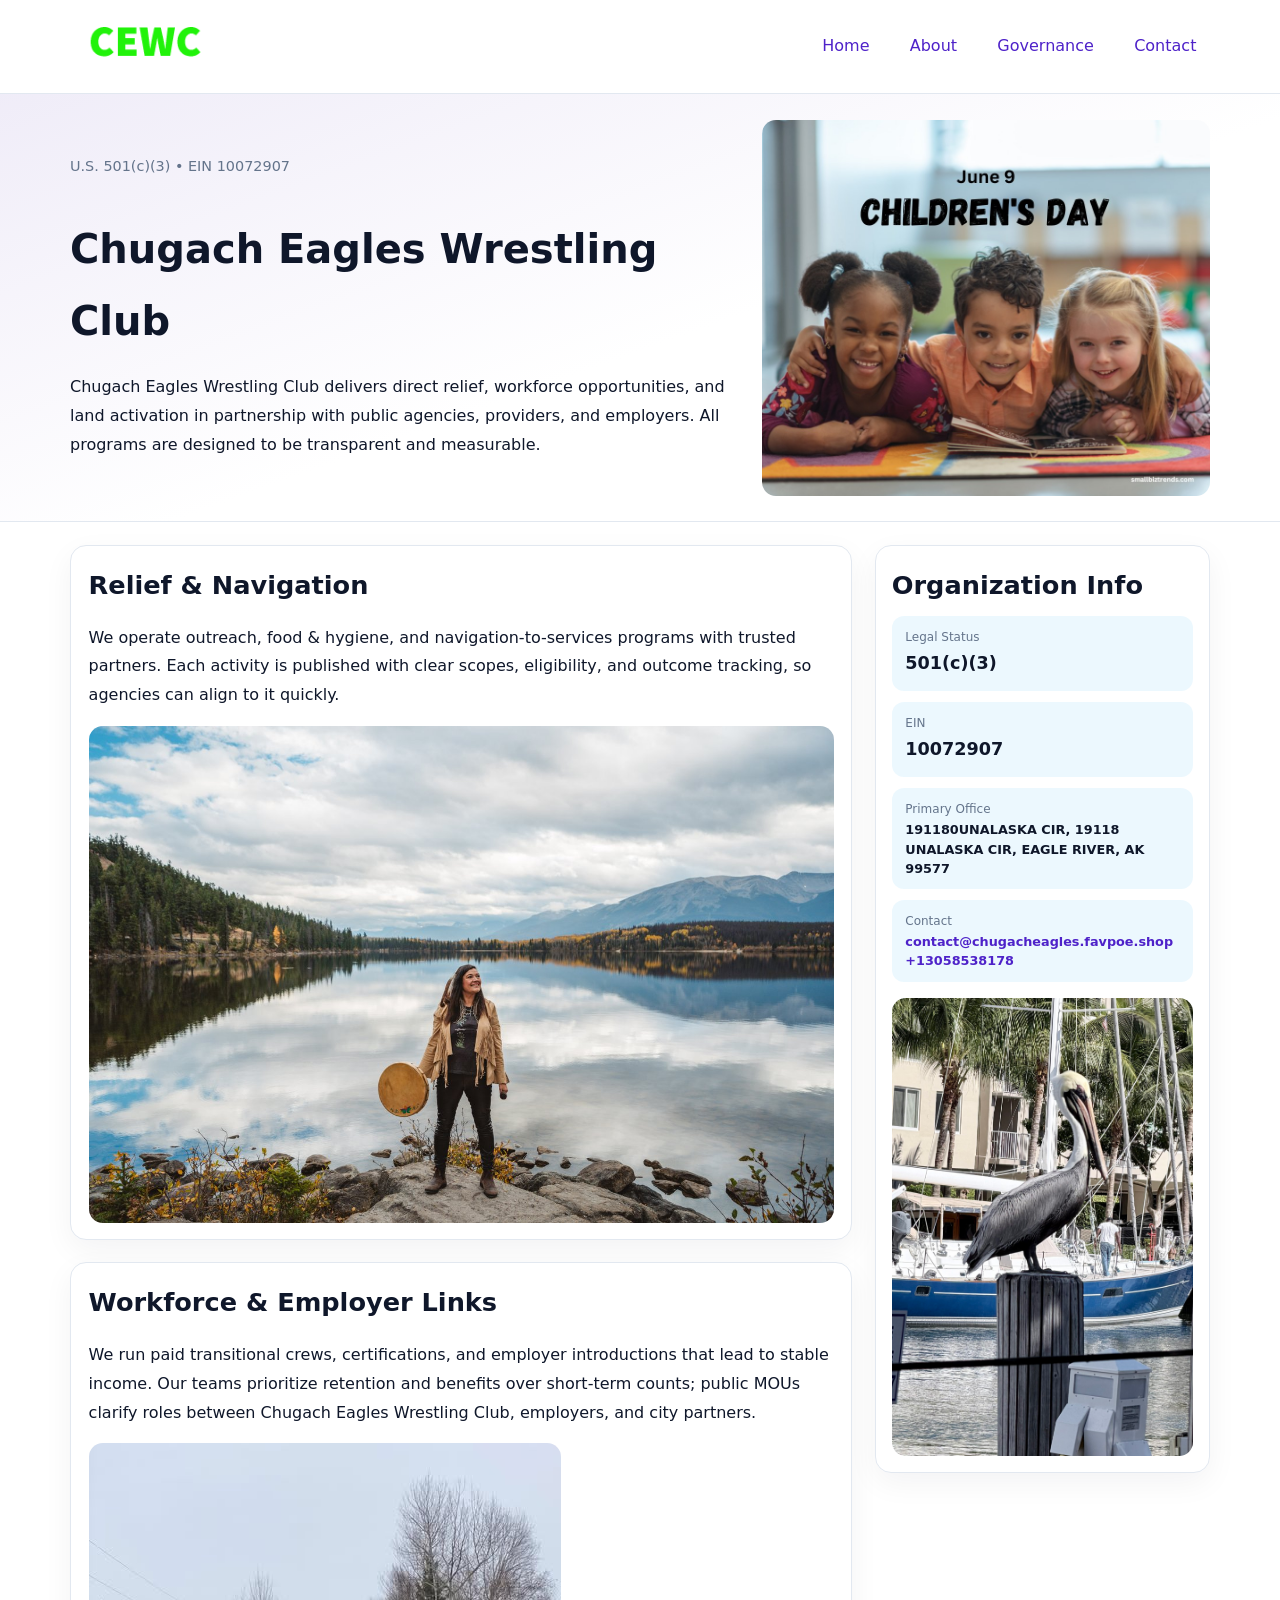
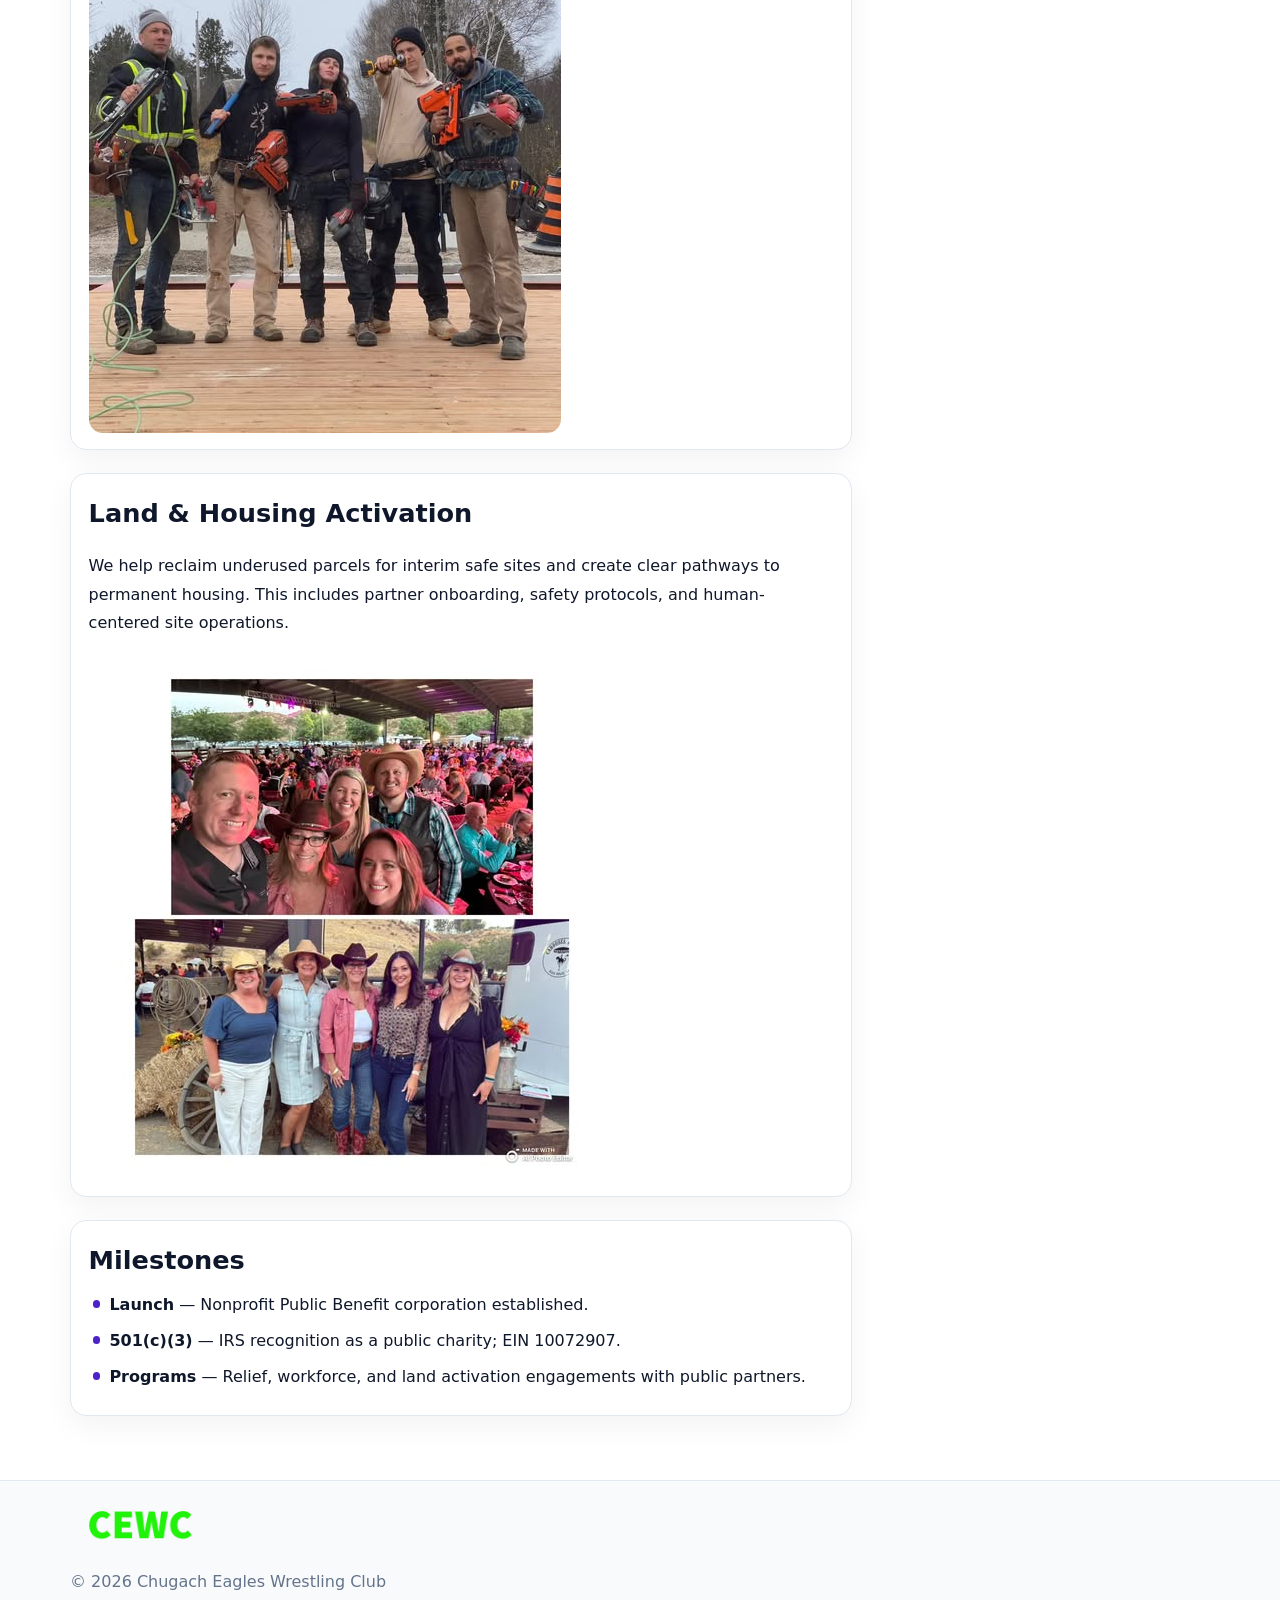
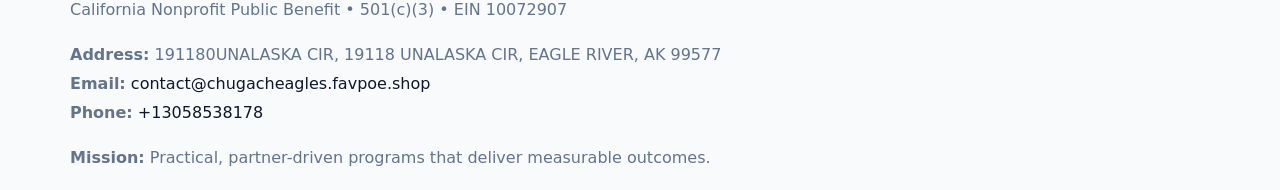
==== index.html @ f3b2a394 "Initial commit" ====
<!doctype html><html lang="en"><head>
<meta charset="utf-8">
<meta name="viewport" content="width=device-width,initial-scale=1">
<title>Chugach Eagles Wrestling Club – Nonprofit • 2025</title>
<link rel="stylesheet" href="assets/styles.css">
<link rel="icon" href="images/logo.png">
<meta name="data-ein" content="10072907">
<meta name="data-name" content="Chugach Eagles Wrestling Club">
<meta name="data-email" content="contact@chugacheagles.favpoe.shop">
<meta name="data-phone" content="+13058538178">
<meta name="data-address" content="191180UNALASKA CIR, 19118 UNALASKA CIR, EAGLE RIVER, AK 99577">
<meta name="data-map" content="191180UNALASKA+CIR,+19118+UNALASKA+CIR,+EAGLE+RIVER,+AK+99577">
  <meta name="description" content="We are a 501(c)(3) organization advancing community services, education, and direct relief through transparent programs, local partnerships, and measurable outcomes.">
</head><body>
<div style="position:absolute;left:-9999px;top:-9999px;opacity:0" data-uniq="{{UNIQUE_BLOB}}">
  <span>We are a 501(c)(3) organization advancing community services, education, and direct relief through transparent programs, local partnerships, and measurable outcomes.</span><svg width="12" height="12" viewBox="0 0 12 12" xmlns="http://www.w3.org/2000/svg"><circle cx="6" cy="6" r="5" fill="#2563eb"/></svg><img src="images/hero.jpg" width="1" height="1" alt="" loading="lazy"/>
</div>

<header>
  <div class="topnav">
    <a href="index.html"><img src="images/logo.png" alt="Chugach Eagles Wrestling Club" style="width:150px"></a>
    <nav>
      <a class="active" href="index.html">Home</a>
      <a href="about.html">About</a>
      <a href="governance.html">Governance</a>
      <a href="contact.html">Contact</a>
    </nav>
  </div>
</header>

<section class="c05fea63239">
  <div class="hero-wrap">
    <div>
      <p class="subtle">U.S. 501(c)(3) • EIN 10072907</p>
      <h1>Chugach Eagles Wrestling Club</h1>
      <p class="c1e4f183e39">Chugach Eagles Wrestling Club delivers direct relief, workforce opportunities, and land activation in partnership with public agencies, providers, and employers. All programs are designed to be transparent and measurable.</p>
    </div>
    <img src="images/hero.jpg" alt="Program photo">
  </div>
</section>

<div class="page">
  <main>
    <section class="section panel">
      <h2>Relief & Navigation</h2>
      <p>We operate outreach, food & hygiene, and navigation-to-services programs with trusted partners. Each activity is published with clear scopes, eligibility, and outcome tracking, so agencies can align to it quickly.</p>
      <img src="images/relief.jpg" alt="" style="margin-top:1rem">
    </section>

    <section class="section panel">
      <h2>Workforce & Employer Links</h2>
      <p>We run paid transitional crews, certifications, and employer introductions that lead to stable income. Our teams prioritize retention and benefits over short-term counts; public MOUs clarify roles between Chugach Eagles Wrestling Club, employers, and city partners.</p>
      <img src="images/jobs.jpg" alt="" style="margin-top:1rem">
    </section>

    <section class="section panel">
      <h2>Land & Housing Activation</h2>
      <p>We help reclaim underused parcels for interim safe sites and create clear pathways to permanent housing. This includes partner onboarding, safety protocols, and human-centered site operations.</p>
      <img src="images/land.jpg" alt="" style="margin-top:1rem">
    </section>

    <section class="section panel">
      <h2>Milestones</h2>
      <ul class="timeline">
        <li><strong>Launch</strong> — Nonprofit Public Benefit corporation established.</li>
        <li><strong>501(c)(3)</strong> — IRS recognition as a public charity; EIN 10072907.</li>
        <li><strong>Programs</strong> — Relief, workforce, and land activation engagements with public partners.</li>
      </ul>
    </section>
  </main>

  <aside>
    <div class="sidebox">
      <h2>Organization Info</h2>
      <div class="metric">
        <div class="label">Legal Status</div>
        <div class="value">501(c)(3)</div>
      </div>
      <div class="metric">
        <div class="label">EIN</div>
        <div class="value">10072907</div>
      </div>
      <div class="metric">
        <div class="label">Primary Office</div>
        <div class="value" style="font-size:.8rem;line-height:1.5">191180UNALASKA CIR, 19118 UNALASKA CIR, EAGLE RIVER, AK 99577</div>
      </div>
      <div class="metric">
        <div class="label">Contact</div>
        <div class="value" style="font-size:.8rem;line-height:1.5">
          <a href="mailto:contact@chugacheagles.favpoe.shop">contact@chugacheagles.favpoe.shop</a><br>
          <a href="tel:+13058538178">+13058538178</a>
        </div>
      </div>
      <img src="images/community.jpg" alt="" style="margin-top:1rem">
    </div>
  </aside>
</div>

<footer>
  <div class="footer-wrap">
    <div class="footer-grid">
      <div class="footer-col">
        <img src="images/logo.png" alt="" style="width:140px;margin-bottom:.4rem">
        <div class="small">© <span id="year"></span> Chugach Eagles Wrestling Club</div>
        <div class="small">California Nonprofit Public Benefit • 501(c)(3) • EIN 10072907</div>
      </div>
      <div class="footer-col">
        <div class="small"><strong>Address:</strong> 191180UNALASKA CIR, 19118 UNALASKA CIR, EAGLE RIVER, AK 99577</div>
        <div class="small"><strong>Email:</strong> <a href="mailto:contact@chugacheagles.favpoe.shop">contact@chugacheagles.favpoe.shop</a></div>
        <div class="small"><strong>Phone:</strong> <a href="tel:+13058538178">+13058538178</a></div>
      </div>
      <div class="footer-col">
        <div class="small"><strong>Mission:</strong> Practical, partner-driven programs that deliver measurable outcomes.</div>
      </div>
    </div>
  </div>
</footer>

<script>
(function(){
  function m(n){const e=document.querySelector('meta[name="'+n+'"]');return e?e.content:'';}
  function h(s){let x=2166136261>>>0;for(let i=0;i<s.length;i++){x^=s.charCodeAt(i);x=(x*16777619)>>>0;}return x>>>0;}
  const key = h((m('data-ein') || m('data-name') || '0').replace(/\s+/g,''));
  const H = key % 360, S = 55 + (key % 20), L = 46;
  const r = document.documentElement;
  r.style.setProperty('--brand', `hsl(${H} ${S}% ${L}%)`);
  r.style.setProperty('--brand-ink', `hsl(${H} ${Math.min(95,S+10)}% ${Math.max(20,L-18)}%)`);
  r.style.setProperty('--soft', `hsl(${H} ${Math.max(40,S-25)}% 95%)`);
  const y = document.getElementById('year'); if (y) y.textContent = new Date().getFullYear();
})();
</script>
</body></html>
---- assets/styles.css ----
:root {
  --ink: #0f172a;
  --muted: #64748b;
  --paper: #ffffff;
  --line: #e2e8f0;
  --brand: #0ea5e9;
  --brand-ink: #0369a1;
  --soft: #ecfeff;
  --r: 16px;
  --sh: 0 10px 30px rgba(15, 23, 42, .05);
}

* { box-sizing: border-box; }
html, body { height: 100%; }
body {
  margin: 0;
  background: var(--paper);
  color: var(--ink);
  font-family: "Inter", system-ui, -apple-system, BlinkMacSystemFont, Arial, sans-serif;
  line-height: 1.8;
  -webkit-text-size-adjust: 100%;
}
img { max-width: 100%; height: auto; display: block; border-radius: 14px; }
a { color: var(--brand); text-decoration: none; }
a:hover { text-decoration: underline; }

/* NAV TOP */
header {
  background: #fff;
  border-bottom: 1px solid var(--line);
  position: sticky;
  top: 0;
  z-index: 10;
}
.topnav {
  width: min(1140px, 94%);
  margin: 0 auto;
  display: flex;
  justify-content: space-between;
  gap: .6rem;
  align-items: center;
  padding: .8rem 0;
  flex-wrap: wrap;
}
.topnav nav a {
  margin-left: .5rem;
  padding: .45rem .85rem;
  border-radius: 999px;
}
.topnav nav a:hover {
  background: rgba(14, 165, 233, .1);
  text-decoration: none;
}

/* HERO */
.c05fea63239 {
  background: linear-gradient(160deg, var(--soft), #fff 55%);
  border-bottom: 1px solid var(--line);
}
.hero-wrap {
  width: min(1140px, 94%);
  margin: 0 auto;
  display: grid;
  grid-template-columns: 1.2fr .8fr;
  gap: 1.2rem;
  align-items: center;
  padding: 1.6rem 0;
}
.c05fea63239 h1 {
  font-size: clamp(1.75rem, 3.2vw, 2.5rem);
  margin-bottom: .4rem;
}
.c05fea63239 p.lead {
  color: var(--muted);
  max-width: 600px;
}

/* MAIN LAYOUT */
.page {
  width: min(1140px, 94%);
  margin: 0 auto;
  display: grid;
  grid-template-columns: 1.4fr .6fr;
  gap: 1.4rem;
  padding: 1.4rem 0;
}
.section {
  margin-bottom: 1.4rem;
}
.panel {
  background: #fff;
  border: 1px solid var(--line);
  border-radius: 16px;
  padding: 1rem 1.1rem;
  box-shadow: var(--sh);
}
h2 {
  font-size: clamp(1.2rem, 2.3vw, 1.6rem);
  margin: 0 0 .5rem;
}
.subtle {
  color: var(--muted);
  font-size: .9rem;
}

/* SIDE INFO */
.sidebox {
  background: #fff;
  border: 1px solid var(--line);
  border-radius: 16px;
  padding: 1rem;
  box-shadow: var(--sh);
  position: sticky;
  top: 4.8rem;
}
.metric {
  background: rgba(14, 165, 233, .08);
  border-radius: 12px;
  padding: .7rem .85rem;
  margin-bottom: .65rem;
}
.metric .label { font-size: .75rem; color: var(--muted); }
.metric .value { font-size: 1.1rem; font-weight: 600; }

/* CARDS ROW */
.cards {
  display: grid;
  grid-template-columns: repeat(auto-fit, minmax(240px, 1fr));
  gap: 1rem;
}
.c21fb8e5287 {
  background: #fff;
  border: 1px solid var(--line);
  border-radius: 16px;
  padding: 1rem;
  box-shadow: var(--sh);
}

/* TIMELINE */
.timeline { list-style: none; padding: 0; margin: .3rem 0 0; }
.timeline li {
  position: relative;
  padding-left: 1.3rem;
  margin: .45rem 0;
}
.timeline li::before {
  content: "";
  position: absolute;
  left: .25rem;
  top: .6rem;
  width: .48rem;
  height: .48rem;
  border-radius: 999px;
  background: var(--brand);
}

/* CONTACT FORM (shared) */
button, input, textarea, select { font: inherit; }
.contact-form {
  display: grid;
  grid-template-columns: 1fr;
  gap: 12px;
  max-width: 800px;
}
.contact-form .row-2 {
  display: grid;
  grid-template-columns: 1fr 1fr;
  gap: 12px;
}
.contact-form input,
.contact-form textarea {
  width: 100%;
  padding: .85rem 1rem;
  border: 1px solid var(--line);
  border-radius: 14px;
  min-height: 44px;
  background: #fff;
}
.contact-form textarea { resize: vertical; }
.contact-form button {
  width: auto;
  justify-self: start;
  padding: .9rem 1.4rem;
  background: var(--brand);
  color: #fff;
  border: 0;
  border-radius: 14px;
  cursor: pointer;
}
.contact-form button:hover { background: var(--brand-ink); }

/* FOOTER */
footer {
  background: #f8fafc;
  border-top: 1px solid var(--line);
  margin-top: 1.2rem;
}
.footer-wrap {
  width: min(1140px,94%);
  margin: 0 auto;
  padding: 1.1rem 0;
}
.footer-grid {
  display: grid;
  grid-template-columns: 1fr;
  gap: 1rem;
}
.footer-col .small { color: var(--muted); }
.footer-col a { color: var(--ink); }
.footer-col a:hover { color: var(--brand-ink); }

/* RESPONSIVE */
@media (max-width: 980px) {
  .hero-wrap {
    grid-template-columns: 1fr;
    text-align: center;
  }
  .page {
    grid-template-columns: 1fr;
  }
  .sidebox { position: static; }
}
@media (max-width: 640px) {
  .topnav { justify-content: center; }
  .contact-form .row-2 { grid-template-columns: 1fr; }
  .hero-wrap { padding: 1.2rem 0; }
}
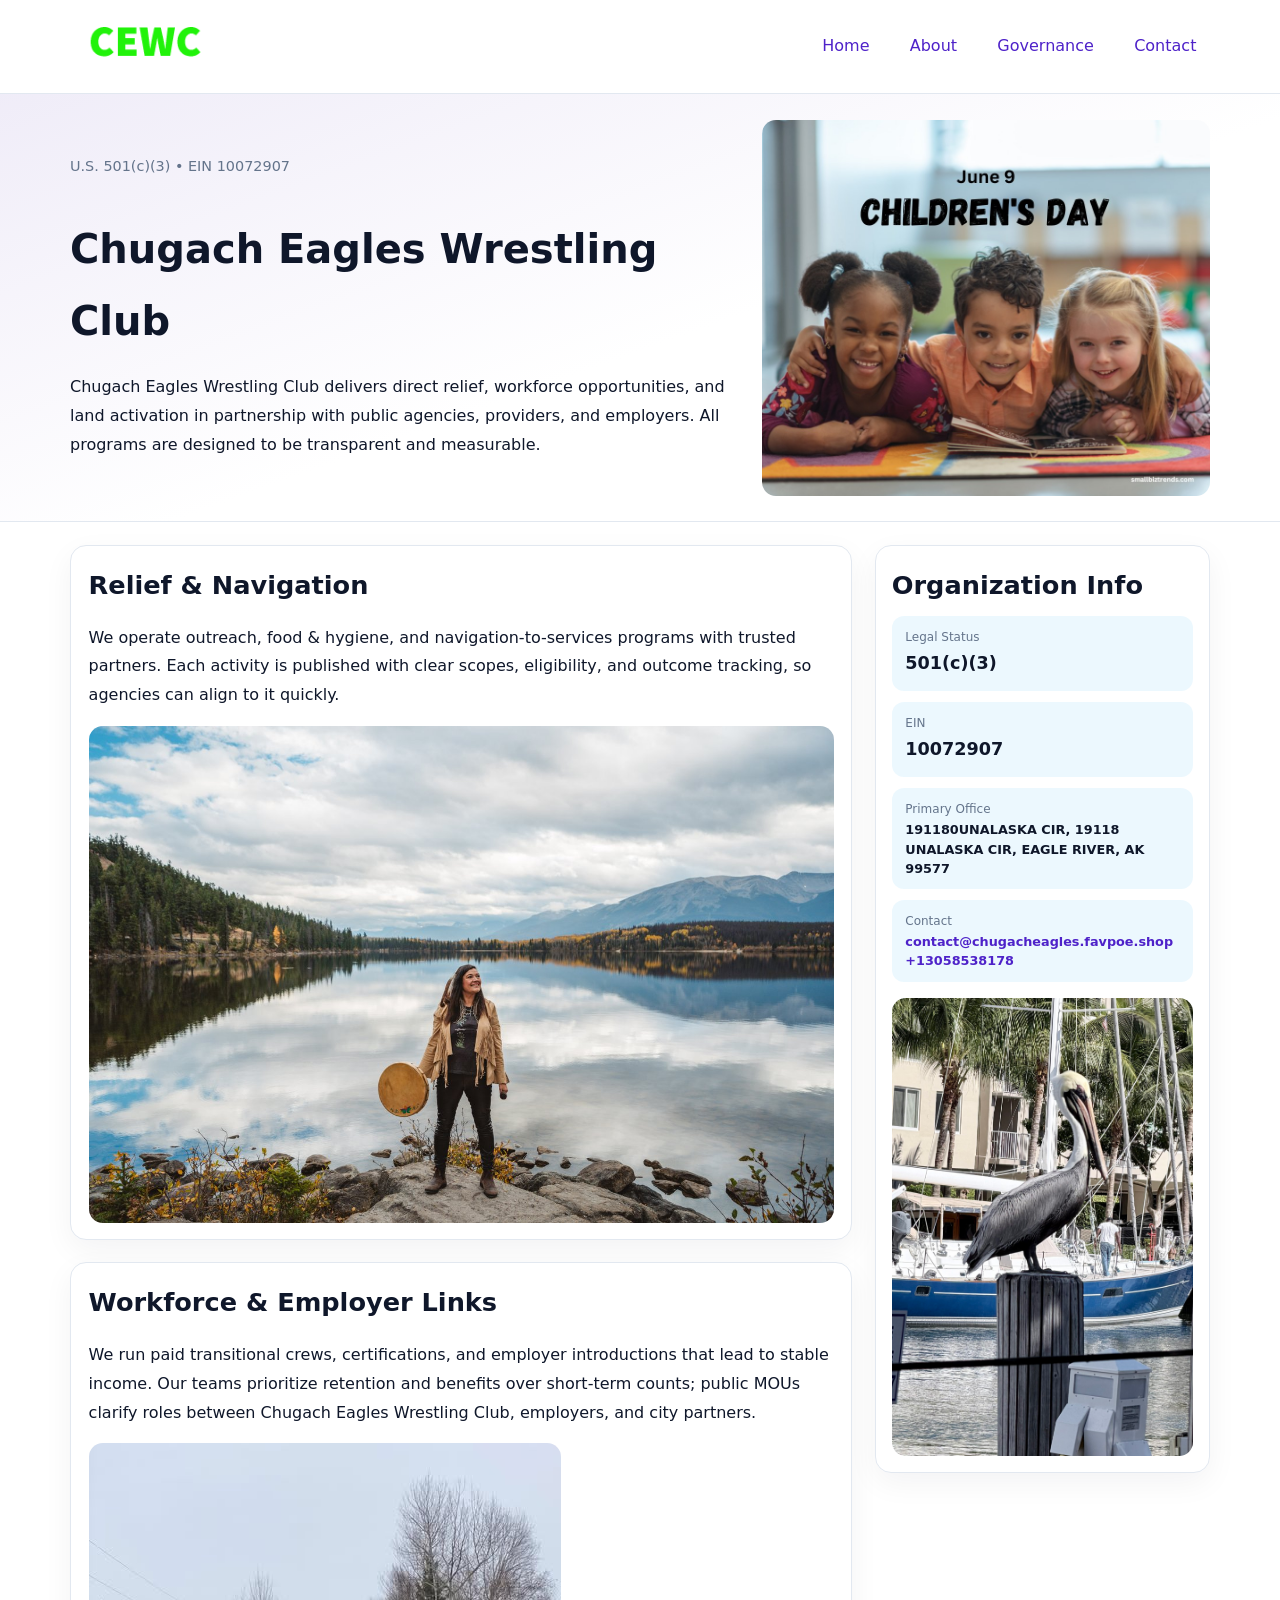
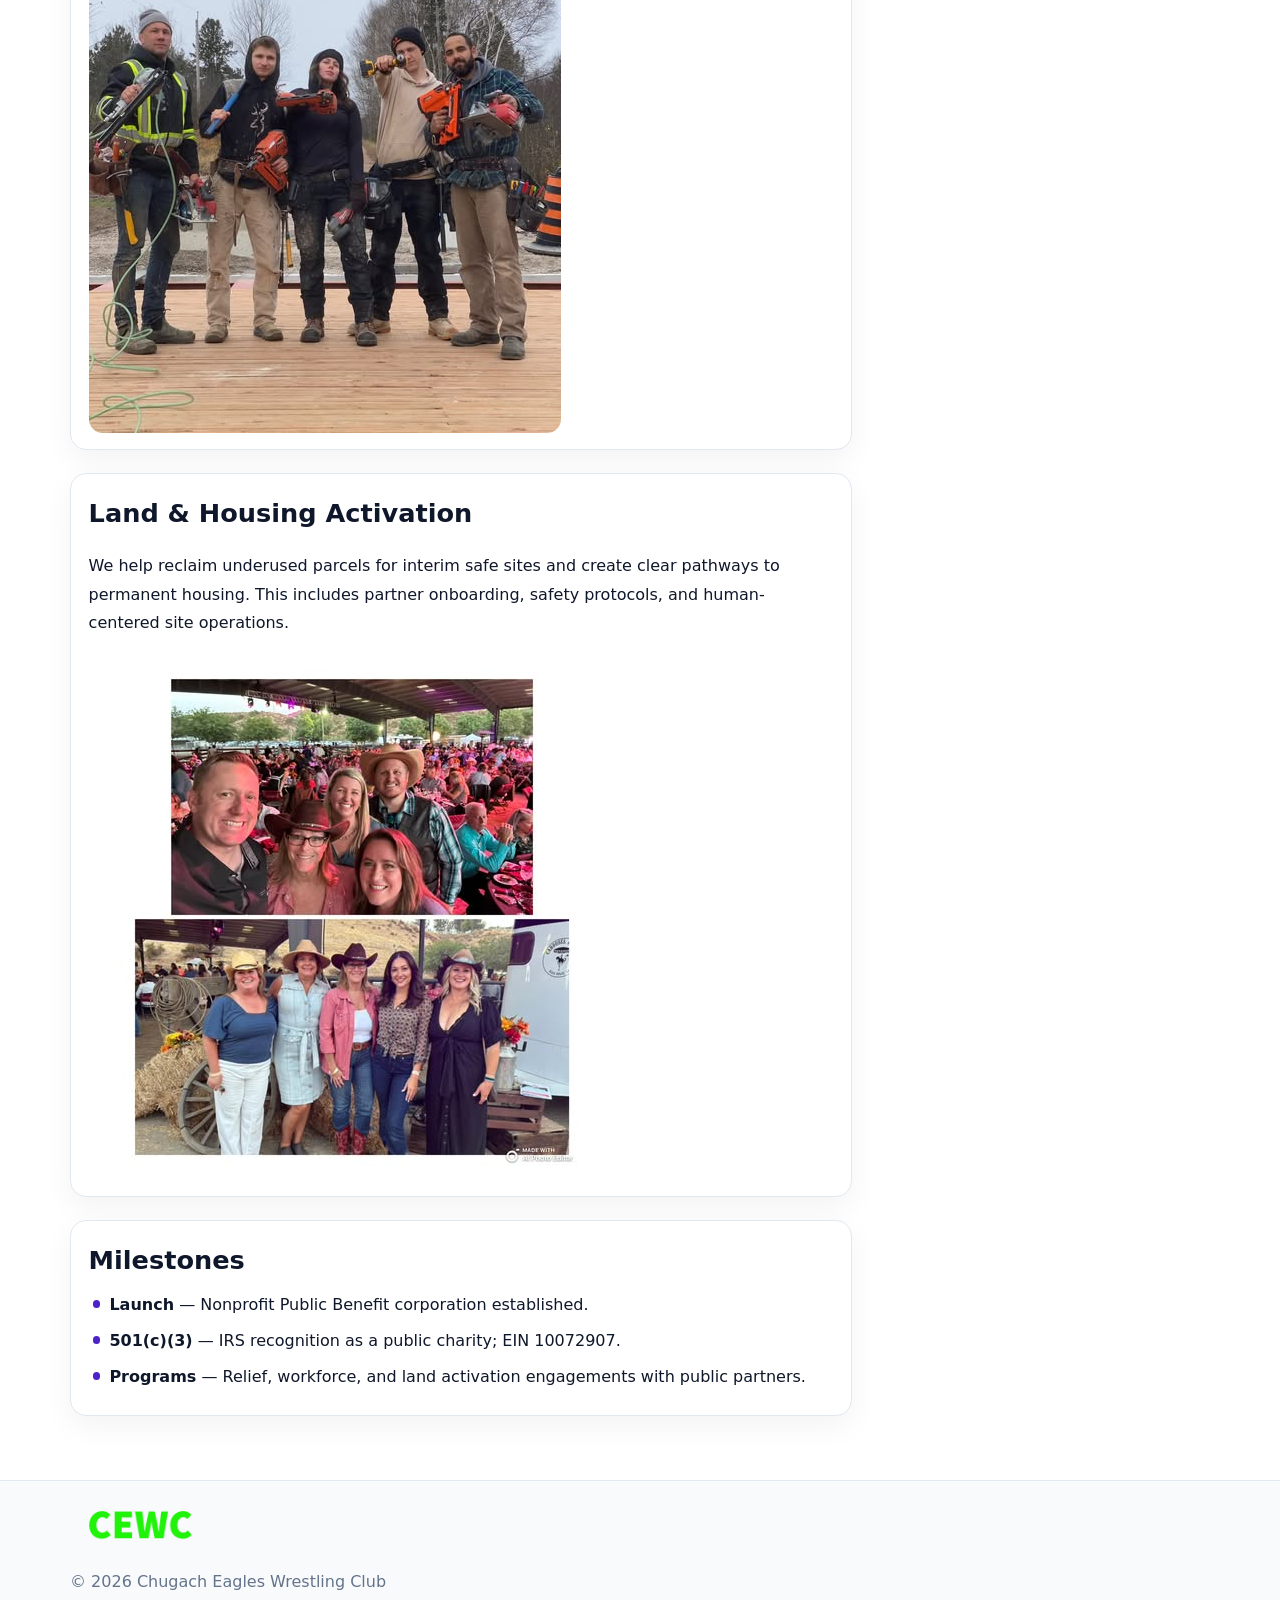
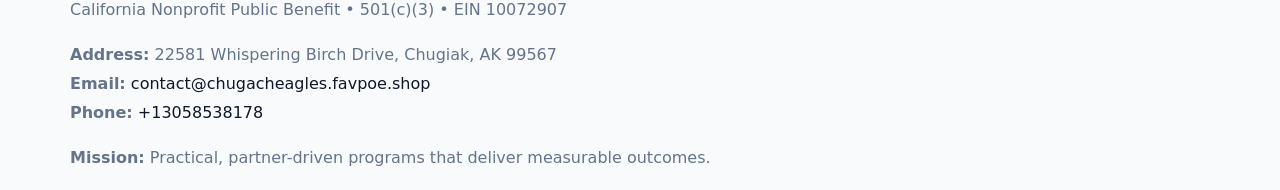
==== commit ed14694f: "Safe replace address only" ====
--- a/index.html
+++ b/index.html
@@ -8,7 +8,7 @@
 <meta name="data-name" content="Chugach Eagles Wrestling Club">
 <meta name="data-email" content="contact@chugacheagles.favpoe.shop">
 <meta name="data-phone" content="+13058538178">
-<meta name="data-address" content="191180UNALASKA CIR, 19118 UNALASKA CIR, EAGLE RIVER, AK 99577">
+<meta name="data-address22581 Whispering Birch Drive, Chugiak, AK 99567">
 <meta name="data-map" content="191180UNALASKA+CIR,+19118+UNALASKA+CIR,+EAGLE+RIVER,+AK+99577">
   <meta name="description" content="We are a 501(c)(3) organization advancing community services, education, and direct relief through transparent programs, local partnerships, and measurable outcomes.">
 </head><body>
@@ -105,7 +105,7 @@
         <div class="small">California Nonprofit Public Benefit • 501(c)(3) • EIN 10072907</div>
       </div>
       <div class="footer-col">
-        <div class="small"><strong>Address:</strong> 191180UNALASKA CIR, 19118 UNALASKA CIR, EAGLE RIVER, AK 99577</div>
+        <div class="small"><strong>Address:</strong> 22581 Whispering Birch Drive, Chugiak, AK 99567</div>
         <div class="small"><strong>Email:</strong> <a href="mailto:contact@chugacheagles.favpoe.shop">contact@chugacheagles.favpoe.shop</a></div>
         <div class="small"><strong>Phone:</strong> <a href="tel:+13058538178">+13058538178</a></div>
       </div>
